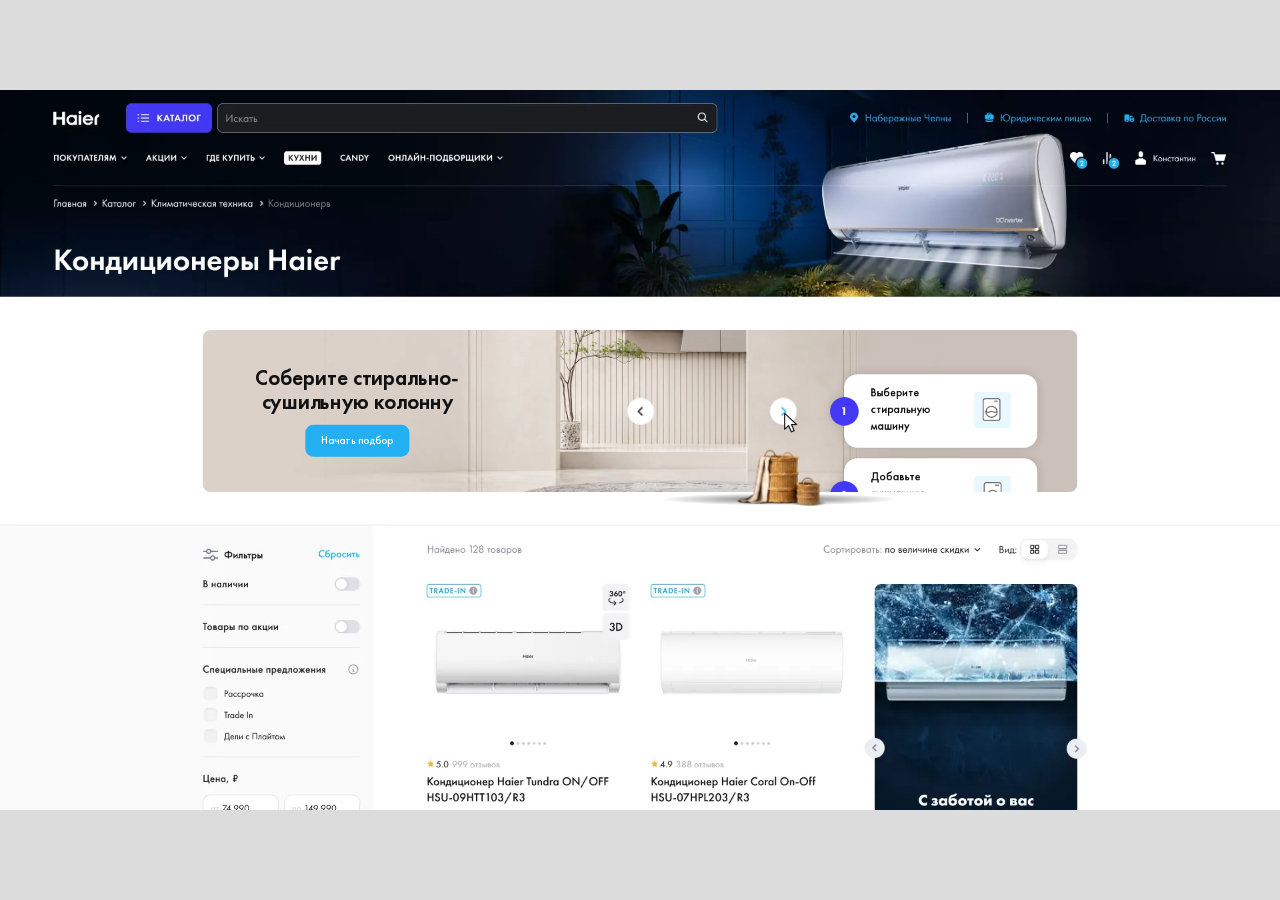
==== Haier/Banners/KolonnaBanner/v1/index.html @ ba8d6ae2 "Haier, баннер колонны: варианты 1 и 3 Co-Authored-By: Claude Opus 5.5 <noreply@anthropic.com>" ====
<!doctype html>
<html lang="ru">
<head>
<meta charset="utf-8">
<meta name="viewport" content="width=device-width, initial-scale=1">
<title>Haier — баннер колонны</title>
<link rel="preload" href="assets/fonts/FuturaPT-Demi.woff2" as="font" type="font/woff2" crossorigin>
<link rel="preload" href="assets/fonts/FuturaPT-Medium.woff2" as="font" type="font/woff2" crossorigin>
<link rel="preload" href="assets/banner-bg.webp" as="image">
<link rel="stylesheet" href="banner.css">
<style>
  html, body { margin: 0; height: 100%; background: #dcdcdc; overflow: hidden; }
  /* страница-подложка 1920x1080 — картинкой, масштаб под окно */
  .stage { position: absolute; left: 50%; top: 50%; width: 1920px; height: 1080px;
           transform-origin: 0 0; background: #fff url(assets/page.webp) 0 0 / 1920px 1080px no-repeat; }
  .stage .kb { position: absolute; left: 304px; top: 360px; }
</style>
</head>
<body>
<div class="stage" id="stage">

  <section class="kb" aria-label="Соберите стирально-сушильную колонну">
    <div class="kb__bg"></div>

    <div class="kb__text">
      <h2 class="kb__title">Соберите стирально-<br>сушильную колонну</h2>
      <a class="kb__cta" href="#">Начать подбор</a>
    </div>

    <div class="kb__shadow"></div>
    <div class="kb__cols">
      <img class="kb__col is-on" src="assets/col2.webp" alt="Колонна Haier, вариант 2" decoding="async">
      <img class="kb__col" src="assets/col3.webp" alt="Колонна Haier, вариант 3" decoding="async">
      <img class="kb__col" src="assets/col4.webp" alt="Колонна Haier, вариант 4" decoding="async">
      <img class="kb__col" src="assets/col1.webp" alt="Колонна Haier, вариант 1" decoding="async">
    </div>
    <img class="kb__baskets" src="assets/baskets.webp" alt="" decoding="async">

    <button class="kb__arrow kb__arrow--prev" type="button" aria-label="Предыдущая колонна"><svg width="24" height="24" viewBox="0 0 24 24" aria-hidden="true"><path d="M14.7242 18.1977C15.1147 17.8071 15.1147 17.174 14.7242 16.7834L9.93131 11.9906L14.7242 7.19766C15.1147 6.80713 15.1147 6.17397 14.7242 5.78344C14.3337 5.39292 13.7005 5.39292 13.31 5.78344L7.80999 11.2834C7.41947 11.674 7.41947 12.3071 7.80999 12.6977L13.31 18.1977C13.7005 18.5882 14.3337 18.5882 14.7242 18.1977Z" fill-rule="evenodd" clip-rule="evenodd" fill="currentColor"/></svg></button>
    <button class="kb__arrow kb__arrow--next" type="button" aria-label="Следующая колонна"><svg width="24" height="24" viewBox="0 0 24 24" aria-hidden="true"><path d="M14.7242 18.1977C15.1147 17.8071 15.1147 17.174 14.7242 16.7834L9.93131 11.9906L14.7242 7.19766C15.1147 6.80713 15.1147 6.17397 14.7242 5.78344C14.3337 5.39292 13.7005 5.39292 13.31 5.78344L7.80999 11.2834C7.41947 11.674 7.41947 12.3071 7.80999 12.6977L13.31 18.1977C13.7005 18.5882 14.3337 18.5882 14.7242 18.1977Z" fill-rule="evenodd" clip-rule="evenodd" fill="currentColor"/></svg></button>

    <div class="kb__steps">
      <div class="kb__track">
        <div class="kb__card"><span class="kb__num">1</span><p>Выберите<br>стиральную<br>машину</p><img src="assets/icon1.svg" alt=""></div>
        <div class="kb__card"><span class="kb__num">2</span><p>Добавьте<br>сушильную<br>машину</p><img src="assets/icon2.svg" alt=""></div>
        <div class="kb__card"><span class="kb__num">3</span><p>Подберите<br>соединительный<br>элемент</p><img src="assets/icon3.svg" alt=""></div>
      </div>
    </div>

    <div class="kb__cursor" aria-hidden="true">
      <svg viewBox="0 0 22 32"><path d="M2 2v24l6-5.6 4 9.4 4.2-1.8-4-9.2H20z" fill="#fff" stroke="#000" stroke-width="1.6" stroke-linejoin="round"/></svg>
    </div>
  </section>

</div>
<script>
  // вписываем страницу 1920x1080 в окно
  (function () {
    const s = document.getElementById('stage');
    const fit = () => {
      const k = Math.min(innerWidth / 1920, innerHeight / 1080);
      s.style.transform = `scale(${k}) translate(-50%, -50%)`;
    };
    addEventListener('resize', fit); fit();
  })();
</script>
<script src="banner.js" defer></script>
</body>
</html>
---- Haier/Banners/KolonnaBanner/v1/banner.css ----
/* Haier — баннер «Соберите стирально-сушильную колонну». Размер по макету 1312x243. */
@font-face { font-family: "KB Futura"; font-weight: 500; font-display: swap; src: url(assets/fonts/FuturaPT-Medium.woff2) format("woff2"); }
@font-face { font-family: "KB Futura"; font-weight: 600; font-display: swap; src: url(assets/fonts/FuturaPT-Demi.woff2) format("woff2"); }
@font-face { font-family: "KB Futura"; font-weight: 800; font-display: swap; src: url(assets/fonts/FuturaPT-Heavy.woff2) format("woff2"); }

.kb {
  --kb-ease: cubic-bezier(.65, 0, .35, 1);
  --kb-col-ease: cubic-bezier(0.19, 1, 0.22, 1); /* смена колонн — Snappy Out, 1 с */
  position: relative;
  width: 1312px;
  height: 243px;
  font-family: "KB Futura", "Futura PT", Arial, sans-serif;
  -webkit-font-smoothing: antialiased;
  user-select: none;
}
.kb * { box-sizing: border-box; }

/* фон */
.kb__bg {
  position: absolute; inset: 0;
  border-radius: 12px;
  background: #d9d0c6 url(assets/banner-bg.webp) center / cover no-repeat;
}

/* текст слева */
.kb__text {
  position: absolute; left: 32px; top: 0; width: 400px; height: 100%;
  display: flex; flex-direction: column; align-items: center; justify-content: center; gap: 16px;
}
.kb__title {
  margin: 0; font-weight: 600; font-size: 32px; line-height: 36px; color: #111; text-align: center;
}
.kb__cta {
  display: inline-flex; align-items: center; justify-content: center;
  height: 48px; padding: 0 24px; border-radius: 12px;
  background: #22b0f3; color: #fff; font-weight: 500; font-size: 16px; line-height: 22px;
  text-decoration: none;
  transition: transform .14s ease-out;
}

/* колонна */
.kb__shadow {
  position: absolute; left: 687px; top: 245px; width: 356px; height: 18px;
  background: radial-gradient(closest-side, #737373, rgba(115,115,115,0));
  border-radius: 50%;
}
/* геометрия колонны и корзинок — как картинка колонны в Figma (узел 15702:83179 из кадра 15702:83149: 306x279, top -16, object-contain → масштаб 0.64434 к PSD) */
/* isolation: z-index смены колонн живёт внутри блока и не поднимает их над корзинками */
.kb__cols { position: absolute; left: 699.15px; top: -21.15px; width: 289.95px; height: 285.44px; isolation: isolate; }
.kb__col {
  position: absolute; inset: 0; width: 100%; height: 100%;
  opacity: 0;
  transition: opacity .38s ease, transform 1s var(--kb-col-ease);
  will-change: opacity, transform;
}
.kb__col.is-on { opacity: 1; transform: none; }
/* корзинки — статичны, поверх колонн */
.kb__baskets { position: absolute; left: 801.6px; top: 179.24px; width: 134.67px; height: 83.76px; pointer-events: none; }

/* стрелки */
.kb__arrow {
  position: absolute; top: 101.5px; width: 40px; height: 40px; padding: 8px;
  border: 0; border-radius: 28px; background: #fff;
  filter: drop-shadow(0 4px 10px rgba(180,180,180,.25));
  display: flex; align-items: center; justify-content: center;
  color: #111; /* иконка; ховер — #22b0f3 по Figma (Round Button, узел 15712:93531) */
  transition: transform .14s ease-out, color .15s ease;
  cursor: pointer;
}
.kb__arrow svg { width: 24px; height: 24px; display: block; }
.kb__arrow:hover, .kb__arrow.is-hover { color: #22b0f3; } /* is-hover — под курсором анимации */
.kb__arrow--prev { left: 637px; }
.kb__arrow--next { left: 851px; }
.kb__arrow--next svg { transform: scaleX(-1); }
.kb__arrow.is-pressed, .kb__cta.is-pressed { transform: scale(.9); transition-duration: .09s; }

/* шаги справа */
.kb__steps { position: absolute; left: 932px; top: 0; width: 344px; height: 243px; overflow: hidden; }
.kb__track {
  position: absolute; left: 30px; top: 0;
  display: flex; flex-direction: column; gap: 16px;
  will-change: transform;
}
.kb__card {
  position: relative; width: 290px;
  padding: 15px 40px 17.5px;
  display: flex; align-items: center; justify-content: space-between;
  background: #fff; border-radius: 20px;
  filter: drop-shadow(0 0 7.5px rgba(0,0,0,.15));
}
.kb__card p { margin: 0; padding-bottom: 2.5px; font-weight: 500; font-size: 17.5px; line-height: 25px; color: #000; white-space: nowrap; }
.kb__card img { width: 55px; height: 55px; display: block; flex: none; }
.kb__num {
  position: absolute; left: -21.5px; top: 50%; width: 43px; height: 43px; margin-top: -21.5px;
  border-radius: 50%; background: #4238f5;
  color: #fff; font-weight: 800; font-size: 17.5px; line-height: 43px; text-align: center;
}

/* курсор-демонстратор */
.kb__cursor {
  position: absolute; left: 0; top: 0; width: 22px; height: 32px;
  pointer-events: none; z-index: 5;
  transform-origin: 2px 2px;
  will-change: transform;
}
.kb__cursor svg { display: block; width: 100%; height: 100%; transition: transform .12s ease-out; transform-origin: 2px 2px; }
.kb__cursor.is-pressed svg { transform: scale(.85); transition-duration: .08s; }
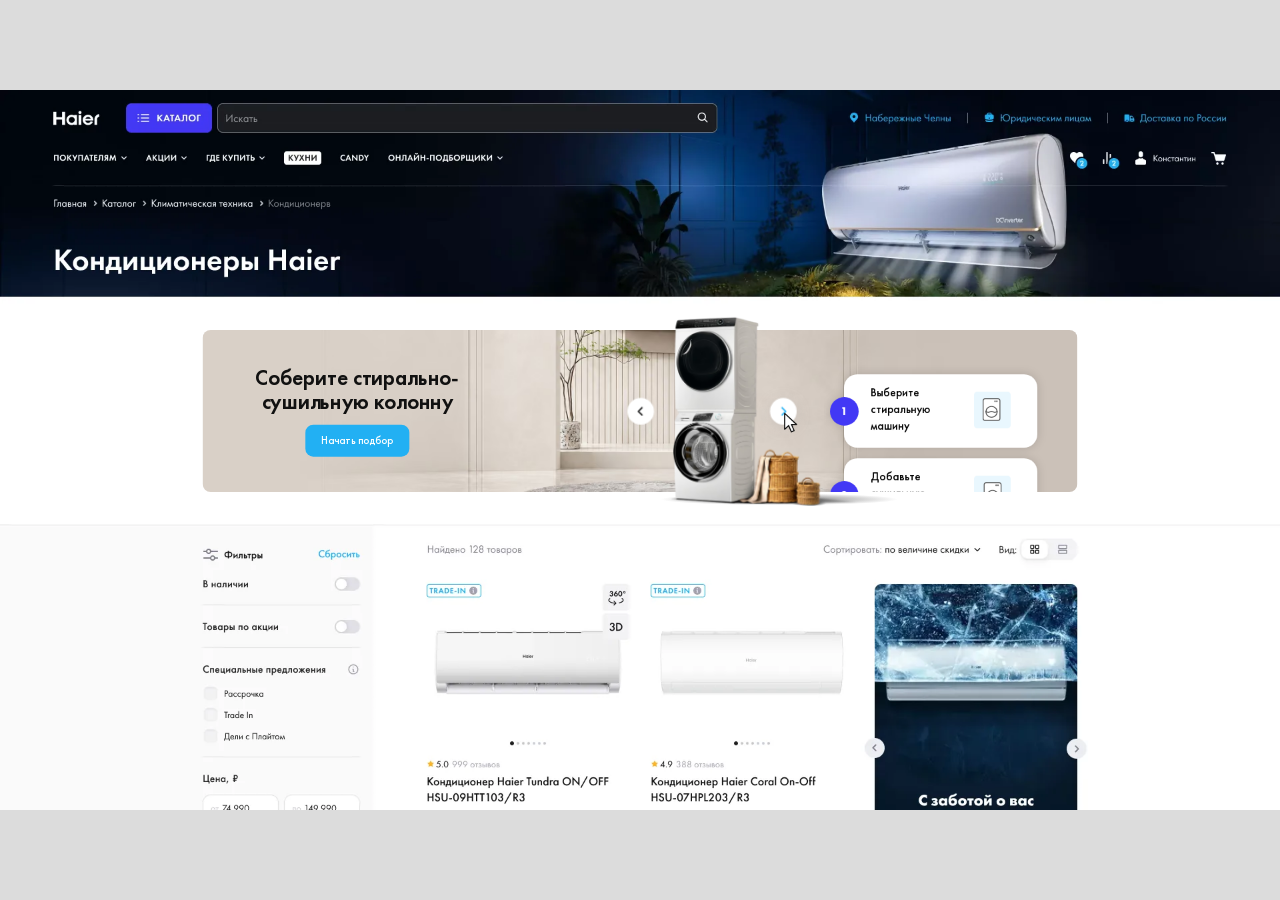
==== commit c79e91f9: "Haier, баннер колонны: AVIF, правки анимации варианта 3 Co-Authored-By: Claude Opus 5.5 <noreply@ant" ====
--- a/Haier/Banners/KolonnaBanner/v1/index.html
+++ b/Haier/Banners/KolonnaBanner/v1/index.html
@@ -6,7 +6,7 @@
 <title>Haier — баннер колонны</title>
 <link rel="preload" href="assets/fonts/FuturaPT-Demi.woff2" as="font" type="font/woff2" crossorigin>
 <link rel="preload" href="assets/fonts/FuturaPT-Medium.woff2" as="font" type="font/woff2" crossorigin>
-<link rel="preload" href="assets/banner-bg.webp" as="image">
+<link rel="preload" href="assets/banner-bg.avif" as="image" type="image/avif">
 <link rel="stylesheet" href="banner.css">
 <style>
   html, body { margin: 0; height: 100%; background: #dcdcdc; overflow: hidden; }
@@ -29,12 +29,12 @@
 
     <div class="kb__shadow"></div>
     <div class="kb__cols">
-      <img class="kb__col is-on" src="assets/col2.webp" alt="Колонна Haier, вариант 2" decoding="async">
-      <img class="kb__col" src="assets/col3.webp" alt="Колонна Haier, вариант 3" decoding="async">
-      <img class="kb__col" src="assets/col4.webp" alt="Колонна Haier, вариант 4" decoding="async">
-      <img class="kb__col" src="assets/col1.webp" alt="Колонна Haier, вариант 1" decoding="async">
+      <picture><source type="image/avif" srcset="assets/col2.avif"><img class="kb__col is-on" src="assets/col2.webp" alt="Колонна Haier, вариант 2" decoding="async"></picture>
+      <picture><source type="image/avif" srcset="assets/col3.avif"><img class="kb__col" src="assets/col3.webp" alt="Колонна Haier, вариант 3" decoding="async"></picture>
+      <picture><source type="image/avif" srcset="assets/col4.avif"><img class="kb__col" src="assets/col4.webp" alt="Колонна Haier, вариант 4" decoding="async"></picture>
+      <picture><source type="image/avif" srcset="assets/col1.avif"><img class="kb__col" src="assets/col1.webp" alt="Колонна Haier, вариант 1" decoding="async"></picture>
     </div>
-    <img class="kb__baskets" src="assets/baskets.webp" alt="" decoding="async">
+    <picture><source type="image/avif" srcset="assets/baskets.avif"><img class="kb__baskets" src="assets/baskets.webp" alt="" decoding="async"></picture>
 
     <button class="kb__arrow kb__arrow--prev" type="button" aria-label="Предыдущая колонна"><svg width="24" height="24" viewBox="0 0 24 24" aria-hidden="true"><path d="M14.7242 18.1977C15.1147 17.8071 15.1147 17.174 14.7242 16.7834L9.93131 11.9906L14.7242 7.19766C15.1147 6.80713 15.1147 6.17397 14.7242 5.78344C14.3337 5.39292 13.7005 5.39292 13.31 5.78344L7.80999 11.2834C7.41947 11.674 7.41947 12.3071 7.80999 12.6977L13.31 18.1977C13.7005 18.5882 14.3337 18.5882 14.7242 18.1977Z" fill-rule="evenodd" clip-rule="evenodd" fill="currentColor"/></svg></button>
     <button class="kb__arrow kb__arrow--next" type="button" aria-label="Следующая колонна"><svg width="24" height="24" viewBox="0 0 24 24" aria-hidden="true"><path d="M14.7242 18.1977C15.1147 17.8071 15.1147 17.174 14.7242 16.7834L9.93131 11.9906L14.7242 7.19766C15.1147 6.80713 15.1147 6.17397 14.7242 5.78344C14.3337 5.39292 13.7005 5.39292 13.31 5.78344L7.80999 11.2834C7.41947 11.674 7.41947 12.3071 7.80999 12.6977L13.31 18.1977C13.7005 18.5882 14.3337 18.5882 14.7242 18.1977Z" fill-rule="evenodd" clip-rule="evenodd" fill="currentColor"/></svg></button>
--- a/Haier/Banners/KolonnaBanner/v1/banner.css
+++ b/Haier/Banners/KolonnaBanner/v1/banner.css
@@ -20,6 +20,7 @@
   position: absolute; inset: 0;
   border-radius: 12px;
   background: #d9d0c6 url(assets/banner-bg.webp) center / cover no-repeat;
+  background-image: image-set(url(assets/banner-bg.avif) type("image/avif"), url(assets/banner-bg.webp) type("image/webp"));
 }
 
 /* текст слева */
@@ -105,3 +106,4 @@
 }
 .kb__cursor svg { display: block; width: 100%; height: 100%; transition: transform .12s ease-out; transform-origin: 2px 2px; }
 .kb__cursor.is-pressed svg { transform: scale(.85); transition-duration: .08s; }
+picture { display: contents; }   /* <picture> без своей коробки — позиционируется сама картинка */
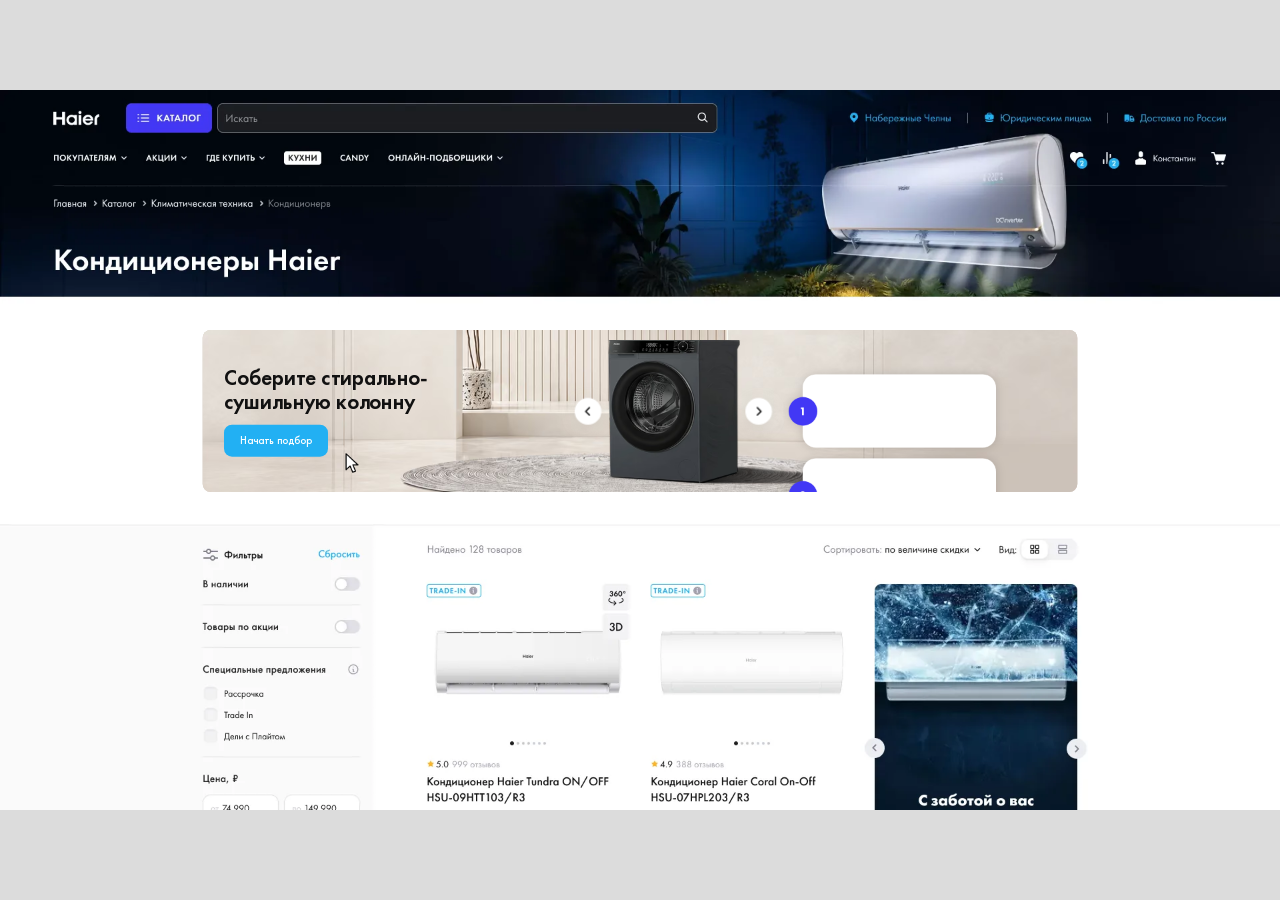
==== commit 0d32b549: "Переименование: v1 — крупные машины (бывший 3b), v2 — колонна целиком Co-Authored-By: Claude Opus 5." ====
--- a/Haier/Banners/KolonnaBanner/v1/index.html
+++ b/Haier/Banners/KolonnaBanner/v1/index.html
@@ -3,11 +3,11 @@
 <head>
 <meta charset="utf-8">
 <meta name="viewport" content="width=device-width, initial-scale=1">
-<title>Haier — баннер колонны</title>
+<title>Haier — баннер колонны, вариант 3b</title>
 <link rel="preload" href="assets/fonts/FuturaPT-Demi.woff2" as="font" type="font/woff2" crossorigin>
 <link rel="preload" href="assets/fonts/FuturaPT-Medium.woff2" as="font" type="font/woff2" crossorigin>
-<link rel="preload" href="assets/banner-bg.avif" as="image" type="image/avif">
-<link rel="stylesheet" href="banner.css">
+<link rel="preload" href="assets/bg.avif" as="image" type="image/avif">
+<link rel="stylesheet" href="banner-v3.css">
 <style>
   html, body { margin: 0; height: 100%; background: #dcdcdc; overflow: hidden; }
   /* страница-подложка 1920x1080 — картинкой, масштаб под окно */
@@ -19,31 +19,104 @@
 <body>
 <div class="stage" id="stage">
 
-  <section class="kb" aria-label="Соберите стирально-сушильную колонну">
-    <div class="kb__bg"></div>
+  <section class="kb kb--build" aria-label="Соберите стирально-сушильную колонну">
+    <div class="kb__scene">
+      <div class="kb__world">
+        <picture><source type="image/avif" srcset="assets/bg.avif"><img class="kb__bg3" src="assets/bg.webp" alt=""></picture>
+      </div>
+    </div>
+    <!-- машины — отдельным слоем с той же камерой: при отдалении колонна выходит за верх баннера -->
+    <div class="kb__mscene">
+      <div class="kb__world kb__mworld">
+        <div class="kb__dryers"></div>
+        <div class="kb__links"></div>
+        <div class="kb__washers"></div>
+      </div>
+    </div>
 
     <div class="kb__text">
       <h2 class="kb__title">Соберите стирально-<br>сушильную колонну</h2>
       <a class="kb__cta" href="#">Начать подбор</a>
     </div>
 
-    <div class="kb__shadow"></div>
-    <div class="kb__cols">
-      <picture><source type="image/avif" srcset="assets/col2.avif"><img class="kb__col is-on" src="assets/col2.webp" alt="Колонна Haier, вариант 2" decoding="async"></picture>
-      <picture><source type="image/avif" srcset="assets/col3.avif"><img class="kb__col" src="assets/col3.webp" alt="Колонна Haier, вариант 3" decoding="async"></picture>
-      <picture><source type="image/avif" srcset="assets/col4.avif"><img class="kb__col" src="assets/col4.webp" alt="Колонна Haier, вариант 4" decoding="async"></picture>
-      <picture><source type="image/avif" srcset="assets/col1.avif"><img class="kb__col" src="assets/col1.webp" alt="Колонна Haier, вариант 1" decoding="async"></picture>
-    </div>
-    <picture><source type="image/avif" srcset="assets/baskets.avif"><img class="kb__baskets" src="assets/baskets.webp" alt="" decoding="async"></picture>
-
     <button class="kb__arrow kb__arrow--prev" type="button" aria-label="Предыдущая колонна"><svg width="24" height="24" viewBox="0 0 24 24" aria-hidden="true"><path d="M14.7242 18.1977C15.1147 17.8071 15.1147 17.174 14.7242 16.7834L9.93131 11.9906L14.7242 7.19766C15.1147 6.80713 15.1147 6.17397 14.7242 5.78344C14.3337 5.39292 13.7005 5.39292 13.31 5.78344L7.80999 11.2834C7.41947 11.674 7.41947 12.3071 7.80999 12.6977L13.31 18.1977C13.7005 18.5882 14.3337 18.5882 14.7242 18.1977Z" fill-rule="evenodd" clip-rule="evenodd" fill="currentColor"/></svg></button>
     <button class="kb__arrow kb__arrow--next" type="button" aria-label="Следующая колонна"><svg width="24" height="24" viewBox="0 0 24 24" aria-hidden="true"><path d="M14.7242 18.1977C15.1147 17.8071 15.1147 17.174 14.7242 16.7834L9.93131 11.9906L14.7242 7.19766C15.1147 6.80713 15.1147 6.17397 14.7242 5.78344C14.3337 5.39292 13.7005 5.39292 13.31 5.78344L7.80999 11.2834C7.41947 11.674 7.41947 12.3071 7.80999 12.6977L13.31 18.1977C13.7005 18.5882 14.3337 18.5882 14.7242 18.1977Z" fill-rule="evenodd" clip-rule="evenodd" fill="currentColor"/></svg></button>
 
     <div class="kb__steps">
       <div class="kb__track">
-        <div class="kb__card"><span class="kb__num">1</span><p>Выберите<br>стиральную<br>машину</p><img src="assets/icon1.svg" alt=""></div>
-        <div class="kb__card"><span class="kb__num">2</span><p>Добавьте<br>сушильную<br>машину</p><img src="assets/icon2.svg" alt=""></div>
-        <div class="kb__card"><span class="kb__num">3</span><p>Подберите<br>соединительный<br>элемент</p><img src="assets/icon3.svg" alt=""></div>
+        <div class="kb__card"><span class="kb__num">1</span><p>Выберите<br>стиральную<br>машину</p><div class="kb__ico kb__ico--svg" data-k="1"><svg width="55" height="55" viewBox="0 0 55 55" fill="none" xmlns="http://www.w3.org/2000/svg" aria-hidden="true">
+<g id="Group 1">
+<rect id="Rectangle 93995" width="55" height="55" rx="5" fill="#E9F7FE"/>
+<rect id="Rectangle 93989" x="13.7402" y="10.625" width="25.163" height="32.5" rx="2.96241" fill="white" stroke-width="1.25" stroke="#4B4B4B"/>
+<g id="Ellipse 5">
+<ellipse cx="26.3212" cy="30.2499" rx="9.03604" ry="8.775" fill="white"/>
+<mask id="stroke0_0_93" fill="white">
+<path d="M35.3572 30.2499C35.3572 35.0962 31.3117 39.0249 26.3212 39.0249C21.3307 39.0249 17.2852 35.0962 17.2852 30.2499C17.2852 25.4036 21.3307 21.4749 26.3212 21.4749C31.3117 21.4749 35.3572 25.4036 35.3572 30.2499Z"/>
+</mask>
+<ellipse cx="26.3212" cy="30.2499" rx="9.03604" ry="8.775" stroke-width="2.5" stroke="#4B4B4B" mask="url(#stroke0_0_93)"/>
+</g>
+<g id="Ellipse 3">
+<ellipse cx="31.5355" cy="14.3874" rx="1.04262" ry="1.0125" fill="white"/>
+<ellipse cx="31.5355" cy="14.3874" rx="1.04262" ry="1.0125" fill="#4B4B4B"/>
+</g>
+<g id="Ellipse 4">
+<ellipse cx="34.3187" cy="14.3874" rx="1.04262" ry="1.0125" fill="white"/>
+<ellipse cx="34.3187" cy="14.3874" rx="1.04262" ry="1.0125" fill="#4B4B4B"/>
+</g>
+<g clip-path="url(#kbWaveClip)"><path class="kb__wave" d="M8.00 29.385 L8.25 29.500 L8.50 29.618 L8.75 29.727 L9.00 29.814 L9.25 29.870 L9.50 29.890 L9.75 29.870 L10.00 29.814 L10.25 29.727 L10.50 29.618 L10.75 29.500 L11.00 29.385 L11.25 29.286 L11.50 29.213 L11.75 29.175 L12.00 29.175 L12.25 29.213 L12.50 29.286 L12.75 29.385 L13.00 29.500 L13.25 29.618 L13.50 29.727 L13.75 29.814 L14.00 29.870 L14.25 29.890 L14.50 29.870 L14.75 29.814 L15.00 29.727 L15.25 29.618 L15.50 29.500 L15.75 29.385 L16.00 29.286 L16.25 29.213 L16.50 29.175 L16.75 29.175 L17.00 29.213 L17.25 29.286 L17.50 29.385 L17.75 29.500 L18.00 29.618 L18.25 29.727 L18.50 29.814 L18.75 29.870 L19.00 29.890 L19.25 29.870 L19.50 29.814 L19.75 29.727 L20.00 29.618 L20.25 29.500 L20.50 29.385 L20.75 29.286 L21.00 29.213 L21.25 29.175 L21.50 29.175 L21.75 29.213 L22.00 29.286 L22.25 29.385 L22.50 29.500 L22.75 29.618 L23.00 29.727 L23.25 29.814 L23.50 29.870 L23.75 29.890 L24.00 29.870 L24.25 29.814 L24.50 29.727 L24.75 29.618 L25.00 29.500 L25.25 29.385 L25.50 29.286 L25.75 29.213 L26.00 29.175 L26.25 29.175 L26.50 29.213 L26.75 29.286 L27.00 29.385 L27.25 29.500 L27.50 29.618 L27.75 29.727 L28.00 29.814 L28.25 29.870 L28.50 29.890 L28.75 29.870 L29.00 29.814 L29.25 29.727 L29.50 29.618 L29.75 29.500 L30.00 29.385 L30.25 29.286 L30.50 29.213 L30.75 29.175 L31.00 29.175 L31.25 29.213 L31.50 29.286 L31.75 29.385 L32.00 29.500 L32.25 29.618 L32.50 29.727 L32.75 29.814 L33.00 29.870 L33.25 29.890 L33.50 29.870 L33.75 29.814 L34.00 29.727 L34.25 29.618 L34.50 29.500 L34.75 29.385 L35.00 29.286 L35.25 29.213 L35.50 29.175 L35.75 29.175 L36.00 29.213 L36.25 29.286 L36.50 29.385 L36.75 29.500 L37.00 29.618 L37.25 29.727 L37.50 29.814 L37.75 29.870 L38.00 29.890 L38.25 29.870 L38.50 29.814 L38.75 29.727 L39.00 29.618 L39.25 29.500 L39.50 29.385 L39.75 29.286 L40.00 29.213 L40.25 29.175 L40.50 29.175 L40.75 29.213 L41.00 29.286 L41.25 29.385 L41.50 29.500 L41.75 29.618 L42.00 29.727 L42.25 29.814 L42.50 29.870 L42.75 29.890 L43.00 29.870 L43.25 29.814 L43.50 29.727 L43.75 29.618 L44.00 29.500 L44.25 29.385 L44.50 29.286 L44.75 29.213 L45.00 29.175 L45.25 29.175 L45.50 29.213 L45.75 29.286 L46.00 29.385 L46.00 30.825 L45.75 30.726 L45.50 30.653 L45.25 30.615 L45.00 30.615 L44.75 30.653 L44.50 30.726 L44.25 30.825 L44.00 30.940 L43.75 31.058 L43.50 31.167 L43.25 31.254 L43.00 31.310 L42.75 31.330 L42.50 31.310 L42.25 31.254 L42.00 31.167 L41.75 31.058 L41.50 30.940 L41.25 30.825 L41.00 30.726 L40.75 30.653 L40.50 30.615 L40.25 30.615 L40.00 30.653 L39.75 30.726 L39.50 30.825 L39.25 30.940 L39.00 31.058 L38.75 31.167 L38.50 31.254 L38.25 31.310 L38.00 31.330 L37.75 31.310 L37.50 31.254 L37.25 31.167 L37.00 31.058 L36.75 30.940 L36.50 30.825 L36.25 30.726 L36.00 30.653 L35.75 30.615 L35.50 30.615 L35.25 30.653 L35.00 30.726 L34.75 30.825 L34.50 30.940 L34.25 31.058 L34.00 31.167 L33.75 31.254 L33.50 31.310 L33.25 31.330 L33.00 31.310 L32.75 31.254 L32.50 31.167 L32.25 31.058 L32.00 30.940 L31.75 30.825 L31.50 30.726 L31.25 30.653 L31.00 30.615 L30.75 30.615 L30.50 30.653 L30.25 30.726 L30.00 30.825 L29.75 30.940 L29.50 31.058 L29.25 31.167 L29.00 31.254 L28.75 31.310 L28.50 31.330 L28.25 31.310 L28.00 31.254 L27.75 31.167 L27.50 31.058 L27.25 30.940 L27.00 30.825 L26.75 30.726 L26.50 30.653 L26.25 30.615 L26.00 30.615 L25.75 30.653 L25.50 30.726 L25.25 30.825 L25.00 30.940 L24.75 31.058 L24.50 31.167 L24.25 31.254 L24.00 31.310 L23.75 31.330 L23.50 31.310 L23.25 31.254 L23.00 31.167 L22.75 31.058 L22.50 30.940 L22.25 30.825 L22.00 30.726 L21.75 30.653 L21.50 30.615 L21.25 30.615 L21.00 30.653 L20.75 30.726 L20.50 30.825 L20.25 30.940 L20.00 31.058 L19.75 31.167 L19.50 31.254 L19.25 31.310 L19.00 31.330 L18.75 31.310 L18.50 31.254 L18.25 31.167 L18.00 31.058 L17.75 30.940 L17.50 30.825 L17.25 30.726 L17.00 30.653 L16.75 30.615 L16.50 30.615 L16.25 30.653 L16.00 30.726 L15.75 30.825 L15.50 30.940 L15.25 31.058 L15.00 31.167 L14.75 31.254 L14.50 31.310 L14.25 31.330 L14.00 31.310 L13.75 31.254 L13.50 31.167 L13.25 31.058 L13.00 30.940 L12.75 30.825 L12.50 30.726 L12.25 30.653 L12.00 30.615 L11.75 30.615 L11.50 30.653 L11.25 30.726 L11.00 30.825 L10.75 30.940 L10.50 31.058 L10.25 31.167 L10.00 31.254 L9.75 31.310 L9.50 31.330 L9.25 31.310 L9.00 31.254 L8.75 31.167 L8.50 31.058 L8.25 30.940 L8.00 30.825Z" fill="#4B4B4B"/></g>
+</g>
+<defs><clipPath id="kbWaveClip"><ellipse cx="26.3212" cy="30.2499" rx="9.03604" ry="8.775"/></clipPath></defs></svg></div></div>
+        <div class="kb__card"><span class="kb__num">2</span><p>Добавьте<br>сушильную<br>машину</p><div class="kb__ico kb__ico--svg" data-k="2"><svg width="55" height="55" viewBox="0 0 55 55" fill="none" xmlns="http://www.w3.org/2000/svg" aria-hidden="true">
+<g id="Group 1">
+<rect id="Rectangle 93995" width="55" height="55" rx="5" fill="#E9F7FE"/>
+<rect id="Rectangle 93989" x="15.2295" y="10.625" width="25.3947" height="32.5" rx="2.92763" fill="white" stroke-width="1.25" stroke="#4B4B4B"/>
+<g id="Ellipse 5">
+<ellipse cx="27.9288" cy="30.2502" rx="9.1153" ry="8.775" fill="white"/>
+<mask id="stroke0_0_74" fill="white">
+<path d="M37.0441 30.2502C37.0441 35.0965 32.963 39.0252 27.9288 39.0252C22.8945 39.0252 18.8135 35.0965 18.8135 30.2502C18.8135 25.4039 22.8945 21.4752 27.9288 21.4752C32.963 21.4752 37.0441 25.4039 37.0441 30.2502Z"/>
+</mask>
+<ellipse cx="27.9288" cy="30.2502" rx="9.1153" ry="8.775" stroke-width="2.5" stroke="#4B4B4B" mask="url(#stroke0_0_74)"/>
+</g>
+<g id="Ellipse 3">
+<ellipse cx="33.1841" cy="14.3874" rx="1.05177" ry="1.0125" fill="white"/>
+<ellipse cx="33.1841" cy="14.3874" rx="1.05177" ry="1.0125" fill="#4B4B4B"/>
+</g>
+<g id="Ellipse 4">
+<ellipse cx="35.9892" cy="14.3874" rx="1.05177" ry="1.0125" fill="white"/>
+<ellipse cx="35.9892" cy="14.3874" rx="1.05177" ry="1.0125" fill="#4B4B4B"/>
+</g>
+<g id="Intersect">
+</g>
+<g id="Group 6">
+<path id="Vector 4" class="kb__steam kb__steam--3" pathLength="1" d="M31.5587 25.4077L30.9852 26.3924C30.3416 27.4975 30.3416 28.8632 30.9852 29.9683L31.3248 30.5514C31.9684 31.6565 31.9684 33.0222 31.3248 34.1273L30.8092 35.0125" stroke-width="1.33224" stroke-linecap="round" stroke="#4B4B4B"/>
+<path id="Vector 5" class="kb__steam kb__steam--2" pathLength="1" d="M28.3287 25.4077L27.7552 26.3924C27.1116 27.4975 27.1116 28.8632 27.7552 29.9683L28.0948 30.5514C28.7384 31.6565 28.7384 33.0222 28.0948 34.1273L27.5793 35.0125" stroke-width="1.33224" stroke-linecap="round" stroke="#4B4B4B"/>
+<path id="Vector 6" class="kb__steam kb__steam--1" pathLength="1" d="M25.1012 25.4077L24.5277 26.3924C23.884 27.4975 23.884 28.8632 24.5277 29.9683L24.8672 30.5514C25.5109 31.6565 25.5109 33.0222 24.8672 34.1273L24.3517 35.0125" stroke-width="1.33224" stroke-linecap="round" stroke="#4B4B4B"/>
+</g>
+</g>
+</svg></div></div>
+        <div class="kb__card"><span class="kb__num">3</span><p>Подберите<br>соединительный<br>элемент</p><div class="kb__ico kb__ico--link" data-k="3"><svg width="55" height="55" viewBox="0 0 55 55" fill="none" xmlns="http://www.w3.org/2000/svg" xmlns:xlink="http://www.w3.org/1999/xlink" aria-hidden="true">
+<g id="Group 7">
+<rect id="Rectangle 93995" width="55" height="55" rx="5" fill="#E9F7FE"/>
+<g id="Rectangle 93991" class="kb__pl kb__pl--b">
+<use xlink:href="#stroke0_0_60" fill="white"/>
+<mask id="stroke1_0_60" fill="white">
+<use xlink:href="#stroke0_0_60"/>
+</mask>
+<path d="M29.5474 38.4845L46.6217 30.7891C47.4075 30.4349 47.4075 29.8607 46.6217 29.5065L29.5474 21.811C28.7616 21.4569 27.4875 21.4569 26.7017 21.811L9.62745 29.5065C8.84163 29.8607 8.84163 30.4349 9.62745 30.7891L26.7017 38.4845C27.4875 38.8387 28.7616 38.8387 29.5474 38.4845Z" stroke-width="2.5" stroke="#4B4B4B" mask="url(#stroke1_0_60)"/>
+</g>
+<g id="Rectangle 93992" class="kb__pl kb__pl--t">
+<use xlink:href="#stroke2_0_60" fill="white"/>
+<mask id="stroke3_0_60" fill="white">
+<use xlink:href="#stroke2_0_60"/>
+</mask>
+<path d="M29.5474 33.1891L46.6217 25.4936C47.4075 25.1395 47.4075 24.5652 46.6217 24.2111L29.5474 16.5156C28.7616 16.1615 27.4875 16.1615 26.7017 16.5156L9.62745 24.2111C8.84163 24.5652 8.84163 25.1395 9.62745 25.4936L26.7017 33.1891C27.4875 33.5433 28.7616 33.5433 29.5474 33.1891Z" stroke-width="2.5" stroke="#4B4B4B" mask="url(#stroke3_0_60)"/>
+</g>
+</g>
+<defs>
+<path id="stroke0_0_60" d="M9.62745 30.7891C8.84163 30.4349 8.84163 29.8607 9.62745 29.5065L26.7017 21.811C27.4875 21.4569 28.7616 21.4569 29.5474 21.811L46.6217 29.5065C47.4075 29.8607 47.4075 30.4349 46.6217 30.7891L29.5474 38.4845C28.7616 38.8387 27.4875 38.8387 26.7017 38.4845L9.62745 30.7891Z"/>
+<path id="stroke2_0_60" d="M9.62745 25.4936C8.84163 25.1395 8.84163 24.5652 9.62745 24.2111L26.7017 16.5156C27.4875 16.1615 28.7616 16.1615 29.5474 16.5156L46.6217 24.2111C47.4075 24.5652 47.4075 25.1395 46.6217 25.4936L29.5474 33.1891C28.7616 33.5433 27.4875 33.5433 26.7017 33.1891L9.62745 25.4936Z"/>
+</defs>
+</svg></div></div>
       </div>
     </div>
 
@@ -64,6 +137,7 @@
     addEventListener('resize', fit); fit();
   })();
 </script>
-<script src="banner.js" defer></script>
+<script src="geo.js"></script>
+<script src="banner-v3b.js" defer></script>
 </body>
 </html>
--- a/Haier/Banners/KolonnaBanner/v1/banner-v3.css
+++ b/Haier/Banners/KolonnaBanner/v1/banner-v3.css
@@ -0,0 +1,154 @@
+/* Haier — баннер «Соберите стирально-сушильную колонну». Размер по макету 1312x243. */
+@font-face { font-family: "KB Futura"; font-weight: 500; font-display: swap; src: url(assets/fonts/FuturaPT-Medium.woff2) format("woff2"); }
+@font-face { font-family: "KB Futura"; font-weight: 600; font-display: swap; src: url(assets/fonts/FuturaPT-Demi.woff2) format("woff2"); }
+@font-face { font-family: "KB Futura"; font-weight: 800; font-display: swap; src: url(assets/fonts/FuturaPT-Heavy.woff2) format("woff2"); }
+
+.kb {
+  --kb-ease: cubic-bezier(.65, 0, .35, 1);
+  --kb-col-ease: cubic-bezier(0.19, 1, 0.22, 1); /* смена колонн — Snappy Out, 1 с */
+  position: relative;
+  width: 1312px;
+  height: 243px;
+  font-family: "KB Futura", "Futura PT", Arial, sans-serif;
+  -webkit-font-smoothing: antialiased;
+  user-select: none;
+}
+.kb * { box-sizing: border-box; }
+
+/* текст слева */
+.kb__text {
+  position: absolute; left: 32px; top: 0; width: 400px; height: 100%;
+  display: flex; flex-direction: column; align-items: flex-start; justify-content: center; gap: 16px;
+}
+.kb__title {
+  margin: 0; font-weight: 600; font-size: 32px; line-height: 36px; color: #111; text-align: left;
+}
+.kb__cta {
+  display: inline-flex; align-items: center; justify-content: center;
+  height: 48px; padding: 0 24px; border-radius: 12px;
+  background: #22b0f3; color: #fff; font-weight: 500; font-size: 16px; line-height: 22px;
+  text-decoration: none;
+  transition: transform .14s ease-out;
+}
+
+/* колонна */
+.kb__shadow {
+  position: absolute; left: 687px; top: 245px; width: 356px; height: 18px;
+  background: radial-gradient(closest-side, #737373, rgba(115,115,115,0));
+  border-radius: 50%;
+}
+/* геометрия колонны и корзинок — как картинка колонны в Figma (узел 15702:83179 из кадра 15702:83149: 306x279, top -16, object-contain → масштаб 0.64434 к PSD) */
+/* isolation: z-index смены колонн живёт внутри блока и не поднимает их над корзинками */
+.kb__cols { position: absolute; left: 699.15px; top: -21.15px; width: 289.95px; height: 285.44px; isolation: isolate; }
+.kb__col {
+  position: absolute; inset: 0; width: 100%; height: 100%;
+  opacity: 0;
+  transition: opacity .38s ease, transform 1s var(--kb-col-ease);
+  will-change: opacity, transform;
+}
+.kb__col.is-on { opacity: 1; transform: none; }
+/* корзинки — статичны, поверх колонн */
+.kb__baskets { position: absolute; left: 801.6px; top: 179.24px; width: 134.67px; height: 83.76px; pointer-events: none; }
+
+/* стрелки */
+.kb__arrow {
+  position: absolute; top: 101.5px; width: 40px; height: 40px; padding: 8px;
+  border: 0; border-radius: 28px; background: #fff;
+  filter: drop-shadow(0 4px 10px rgba(180,180,180,.25));
+  display: flex; align-items: center; justify-content: center;
+  color: #111; /* иконка; ховер — #22b0f3 по Figma (Round Button, узел 15712:93531) */
+  transition: transform .14s ease-out, color .15s ease;
+  cursor: pointer;
+}
+.kb__arrow svg { width: 24px; height: 24px; display: block; }
+.kb__arrow:hover, .kb__arrow.is-hover { color: #22b0f3; } /* is-hover — под курсором анимации */
+.kb__arrow--prev { left: 558px; }  /* правый край 598 — 5 px до машины (603) */
+.kb__arrow--next { left: 813.5px; }  /* 5 px от машины (808), 25 px до кружка плашки (878.5) */
+.kb__arrow--next svg { transform: scaleX(-1); }
+.kb__arrow.is-pressed, .kb__cta.is-pressed { transform: scale(.9); transition-duration: .09s; }
+
+/* шаги справа */
+.kb__steps { position: absolute; left: 870px; top: 0; width: 344px; height: 243px; overflow: hidden; }
+.kb__track {
+  position: absolute; left: 30px; top: 0;
+  display: flex; flex-direction: column; gap: 16px;
+  will-change: transform;
+}
+.kb__card {
+  position: relative; width: 290px;
+  padding: 15px 40px 17.5px;
+  display: flex; align-items: center; justify-content: space-between;
+  background: #fff; border-radius: 20px;
+  filter: drop-shadow(0 0 7.5px rgba(0,0,0,.15));
+}
+.kb__card p { margin: 0; padding-bottom: 2.5px; font-weight: 500; font-size: 17.5px; line-height: 25px; color: #000; white-space: nowrap; }
+.kb__card img { width: 55px; height: 55px; display: block; flex: none; }
+.kb__num {
+  position: absolute; left: -21.5px; top: 50%; width: 43px; height: 43px; margin-top: -21.5px;
+  border-radius: 50%; background: #4238f5;
+  color: #fff; font-weight: 800; font-size: 17.5px; line-height: 43px; text-align: center;
+}
+
+/* курсор-демонстратор */
+.kb__cursor {
+  position: absolute; left: 0; top: 0; width: 22px; height: 32px;
+  pointer-events: none; z-index: 5;
+  transform-origin: 2px 2px;
+  will-change: transform;
+}
+.kb__cursor svg { display: block; width: 100%; height: 100%; transition: transform .12s ease-out; transform-origin: 2px 2px; }
+.kb__cursor.is-pressed svg { transform: scale(.85); transition-duration: .08s; }
+
+/* ---------- вариант 3: сцена с камерой ---------- */
+.kb__scene { position: absolute; inset: 0; overflow: hidden; border-radius: 12px; background: #d9d0c6; }
+.kb__world { position: absolute; left: 0; top: 0; transform-origin: 0 0; will-change: transform; }
+.kb__bg3 { position: absolute; left: 0; top: 0; display: block; }
+.kb__dryers, .kb__links, .kb__washers { position: absolute; left: 0; top: 0; isolation: isolate; }
+/* слой машин: обычно обрезан по баннеру; при отдалении — выпускаем колонну вверх и вниз */
+.kb__mscene { position: absolute; inset: 0; pointer-events: none; clip-path: inset(0 round 12px); }
+.kb__mscene.is-out { clip-path: inset(-80px 0 -80px 0 round 12px); }
+.kb__dryers { will-change: transform; }
+.kb__m { position: absolute; display: block; opacity: 0; will-change: opacity, transform; }
+.kb__m.is-on { opacity: 1; }
+.kb__link { position: absolute; left: 0; display: block; opacity: 0; isolation: isolate; }
+/* при отдалении стрелки уходят совсем */
+.kb__arrow { transition: transform .14s ease-out, color .15s ease, opacity .25s ease; }
+.kb.is-out .kb__arrow { opacity: 0; pointer-events: none; }
+/* скрытые стрелки стоят ближе к центру — появляясь, расходятся на 20 px: левая влево, правая вправо */
+.kb.is-out .kb__arrow--prev { transform: translateX(20px); }
+.kb.is-out .kb__arrow--next { transform: translateX(-20px); }
+.kb.is-arrows-in .kb__arrow { transition: opacity 1s cubic-bezier(.645, .045, .355, 1), transform 1s cubic-bezier(.645, .045, .355, 1); }
+/* иконки плашек: квадратик — маска, рисунок машины в нём листается справа налево вместе с машинами */
+.kb__ico { position: relative; width: 55px; height: 55px; flex: none; overflow: hidden; border-radius: 5px; background: #e9f7fe; }
+.kb__ico--link { background: none; }
+.kb__ico svg { display: block; overflow: visible; }
+.kb__ico-i { position: absolute; left: 0; top: 0; width: 55px; height: 55px; display: block; transform: translateX(55px); }
+.kb__ico-i.is-on { transform: none; }
+.kb__pl { transform-box: view-box; will-change: transform; }
+.kb__baskets3 { position: absolute; display: block; height: auto; pointer-events: none; opacity: 0; }
+/* иконка стиральной — волна в люке плывёт справа налево, по кругу */
+.kb__ico--svg { background: none; }
+.kb__wave { animation: kbWave 1.4s linear infinite; }
+@keyframes kbWave { from { transform: translateX(0); } to { transform: translateX(-4.75px); } }
+/* иконка сушилки — три струйки пара прорисовываются снизу вверх друг за другом, затем гаснут */
+.kb__steam { stroke-dasharray: 1 1; stroke-dashoffset: -1; animation: kbSteam 2.4s cubic-bezier(.645, .045, .355, 1) infinite; }
+.kb__steam--2 { animation-delay: .25s; }
+.kb__steam--3 { animation-delay: .5s; }
+@keyframes kbSteam {
+  0% { stroke-dashoffset: -1; opacity: 1; }
+  35% { stroke-dashoffset: 0; opacity: 1; }
+  70% { stroke-dashoffset: 0; opacity: 1; }
+  85% { stroke-dashoffset: 0; opacity: 0; }
+  100% { stroke-dashoffset: -1; opacity: 0; }
+}
+picture { display: contents; }   /* <picture> не даёт своей коробки — позиционируется сама картинка */
+/* исчезновение стрелок (отдаление): расходятся от машины на 20 px в прозрачность — тем же изингом, что появление */
+.kb.is-gone .kb__arrow { opacity: 0; pointer-events: none; }
+.kb.is-gone .kb__arrow--prev { transform: translateX(-20px); }
+.kb.is-gone .kb__arrow--next { transform: translateX(20px); }
+/* v3b: один раз в начале круга, когда плашки доехали, — у всех сразу быстро проявляются текст и иконки (иконка — с поворотом по часовой) */
+.kb--build .kb__card .kb__ico { opacity: 0; transform: rotate(-24deg) scale(.86); }
+.kb--build .kb__card.is-built .kb__ico { opacity: 1; transform: none; transition: opacity .3s cubic-bezier(.645, .045, .355, 1), transform .3s cubic-bezier(.645, .045, .355, 1); }
+.kb--build .kb__card p { opacity: 0; }
+.kb--build .kb__card.is-built p { opacity: 1; transition: opacity .3s cubic-bezier(.645, .045, .355, 1); }
+.kb--build .kb__card.is-reset .kb__ico, .kb--build .kb__card.is-reset p { transition: none !important; }
